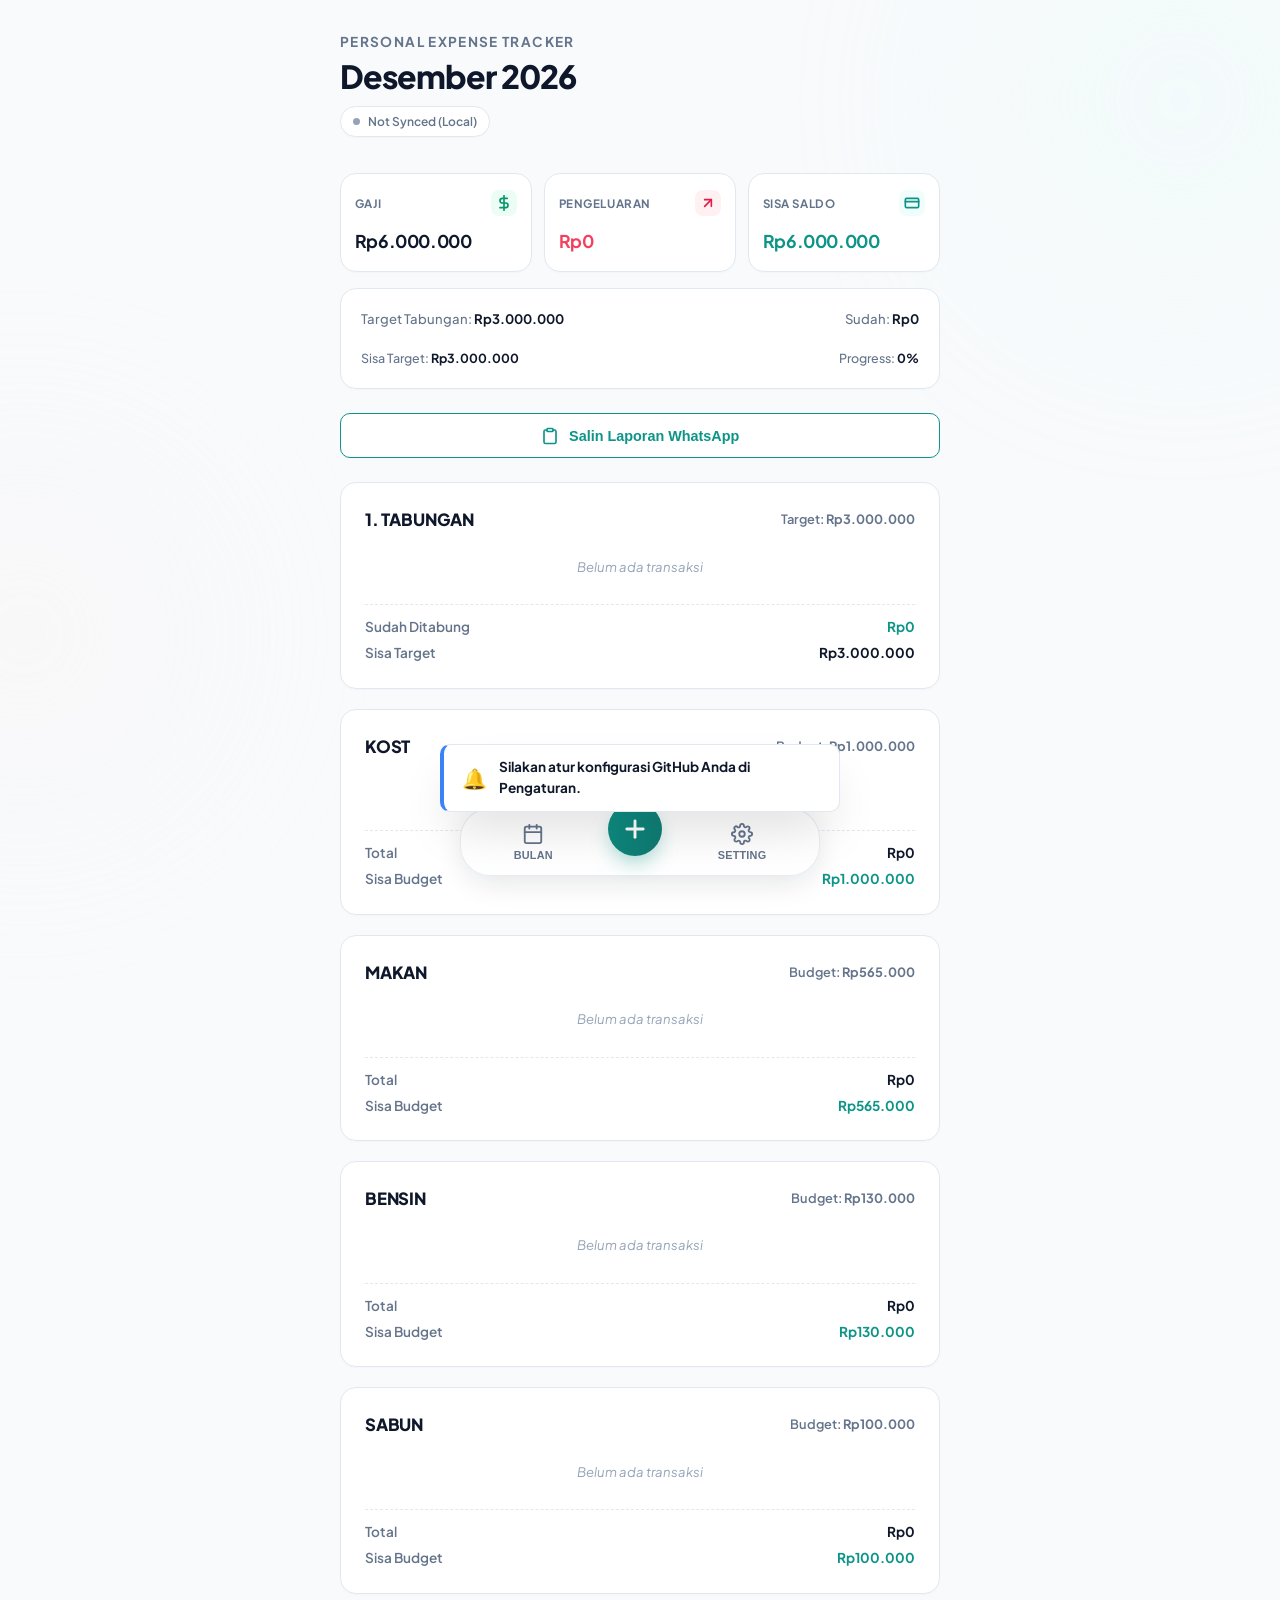
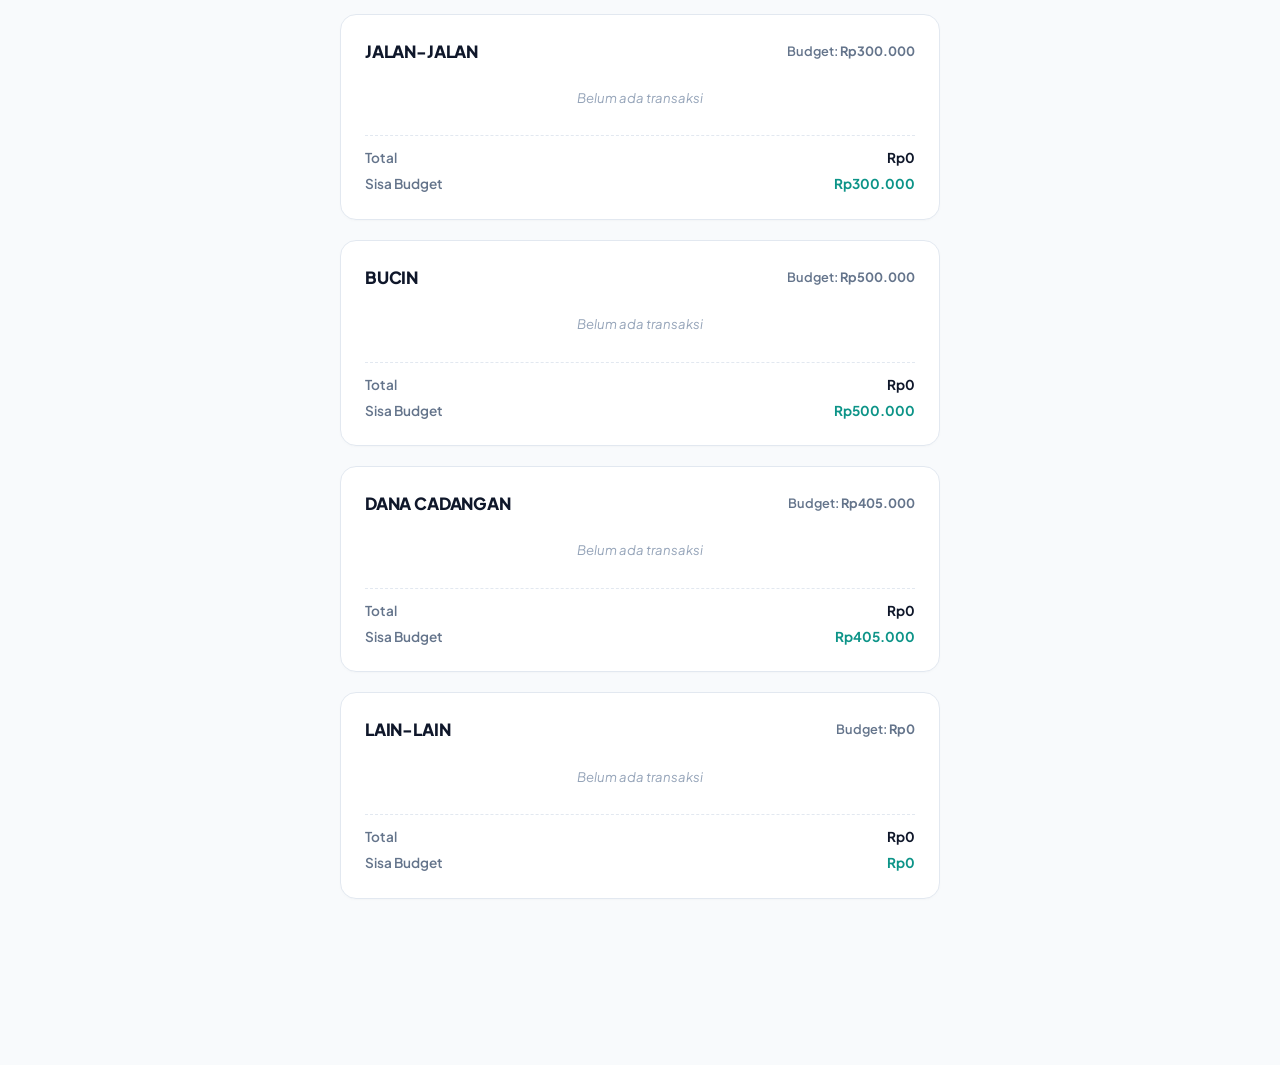
==== index.html @ abe6c0dc "Initial commit - Personal Expense Tracker with modular architecture" ====
<!DOCTYPE html>
<html lang="id">
<head>
  <meta charset="UTF-8">
  <meta name="viewport" content="width=device-width, initial-scale=1.0">
  <meta name="description" content="Aplikasi pencatatan pengeluaran pribadi yang otomatis tersimpan di GitHub Repository menggunakan GitHub REST API.">
  <title>Personal Expense Tracker</title>
  
  <!-- CSS Stylesheet -->
  <link rel="stylesheet" href="style.css">
  
  <!-- Google Fonts (Plus Jakarta Sans) -->
  <link rel="preconnect" href="https://fonts.googleapis.com">
  <link rel="preconnect" href="https://fonts.gstatic.com" crossorigin>
  <link href="https://fonts.googleapis.com/css2?family=Plus+Jakarta+Sans:wght@400;500;600;700;800&display=swap" rel="stylesheet">
</head>
<body>

  <!-- Background decorative meshes -->
  <div class="bg-mesh bg-mesh-1"></div>
  <div class="bg-mesh bg-mesh-2"></div>

  <!-- App Wrapper (Mobile-first centered constraint) -->
  <div class="app-container">
    
    <!-- HEADER -->
    <header class="app-header">
      <div class="header-main">
        <div class="header-titles">
          <h1>Personal Expense Tracker</h1>
          <span id="current-month-display" class="month-title">Memuat bulan...</span>
        </div>
        
        <!-- Connection status info in header -->
        <div class="sync-status-bar">
          <span id="sync-status-indicator" class="status-dot unconfigured"></span>
          <span id="sync-status-label" class="status-text">Memeriksa koneksi...</span>
        </div>
      </div>
    </header>

    <!-- SUMMARY SECTION -->
    <section class="summary-section">
      <h2 class="section-title-hidden">Ringkasan Keuangan</h2>
      
      <!-- Grid Cards -->
      <div class="summary-grid">
        <!-- Card Gaji -->
        <div class="summary-card-item salary-card">
          <div class="summary-card-header">
            <span class="summary-label">Gaji</span>
            <div class="summary-icon bg-green-light">
              <svg viewBox="0 0 24 24" width="16" height="16" fill="none" stroke="currentColor" stroke-width="2.5" stroke-linecap="round" stroke-linejoin="round">
                <line x1="12" y1="1" x2="12" y2="23"></line>
                <path d="M17 5H9.5a3.5 3.5 0 0 0 0 7h5a3.5 3.5 0 0 1 0 7H6"></path>
              </svg>
            </div>
          </div>
          <span id="summary-salary" class="summary-val">Rp0</span>
        </div>

        <!-- Card Pengeluaran -->
        <div class="summary-card-item expense-card">
          <div class="summary-card-header">
            <span class="summary-label">Pengeluaran</span>
            <div class="summary-icon bg-red-light">
              <svg viewBox="0 0 24 24" width="16" height="16" fill="none" stroke="currentColor" stroke-width="2.5" stroke-linecap="round" stroke-linejoin="round">
                <line x1="7" y1="17" x2="17" y2="7"></line>
                <polyline points="7 7 17 7 17 17"></polyline>
              </svg>
            </div>
          </div>
          <span id="summary-expenses" class="summary-val text-red">Rp0</span>
        </div>

        <!-- Card Sisa Saldo -->
        <div class="summary-card-item balance-card">
          <div class="summary-card-header">
            <span class="summary-label">Sisa Saldo</span>
            <div class="summary-icon bg-teal-light">
              <svg viewBox="0 0 24 24" width="16" height="16" fill="none" stroke="currentColor" stroke-width="2.5" stroke-linecap="round" stroke-linejoin="round">
                <rect x="2" y="5" width="20" height="14" rx="2" ry="2"></rect>
                <line x1="2" y1="10" x2="22" y2="10"></line>
              </svg>
            </div>
          </div>
          <span id="summary-balance" class="summary-val text-green">Rp0</span>
        </div>
      </div>
      
      <!-- Tabungan Widget Inside Summary Card -->
      <div id="summary-savings" class="summary-savings-card">
        <!-- Will be filled dynamically by UIService -->
      </div>
    </section>

    <!-- COPY REPORT BUTTON -->
    <div class="action-bar">
      <button id="btn-copy-report" class="btn-copy">
        <svg viewBox="0 0 24 24" width="18" height="18" fill="none" stroke="currentColor" stroke-width="2.2" stroke-linecap="round" stroke-linejoin="round">
          <path d="M16 4h2a2 2 0 0 1 2 2v14a2 2 0 0 1-2 2H6a2 2 0 0 1-2-2V6a2 2 0 0 1 2-2h2"></path>
          <rect x="8" y="2" width="8" height="4" rx="1" ry="1"></rect>
        </svg>
        Salin Laporan WhatsApp
      </button>
    </div>

    <!-- REPORT LISTING -->
    <section class="report-section">
      <div id="categories-container">
        <!-- Will be rendered dynamically by UIService -->
      </div>
    </section>

    <!-- FLOATING TAB BAR DOCK (UX Optimasi untuk Mobile Thumb reach) -->
    <nav class="bottom-dock-container">
      <div class="bottom-dock">
        <!-- History Action -->
        <button id="btn-history" class="dock-item" title="Riwayat Bulan">
          <svg viewBox="0 0 24 24" width="22" height="22" fill="none" stroke="currentColor" stroke-width="2" stroke-linecap="round" stroke-linejoin="round" class="dock-icon">
            <rect x="3" y="4" width="18" height="18" rx="2" ry="2"></rect>
            <line x1="16" y1="2" x2="16" y2="6"></line>
            <line x1="8" y1="2" x2="8" y2="6"></line>
            <line x1="3" y1="10" x2="21" y2="10"></line>
          </svg>
          <span class="dock-label">Bulan</span>
        </button>
        
        <!-- Main Circular ADD button -->
        <div class="dock-center-wrapper">
          <button id="btn-add-tx" class="dock-center-btn" title="Tambah Transaksi">
            <svg viewBox="0 0 24 24" width="28" height="28" fill="none" stroke="currentColor" stroke-width="2.5" stroke-linecap="round" stroke-linejoin="round">
              <line x1="12" y1="5" x2="12" y2="19"></line>
              <line x1="5" y1="12" x2="19" y2="12"></line>
            </svg>
          </button>
        </div>
        
        <!-- Settings Action -->
        <button id="btn-settings" class="dock-item" title="Pengaturan">
          <svg viewBox="0 0 24 24" width="22" height="22" fill="none" stroke="currentColor" stroke-width="2" stroke-linecap="round" stroke-linejoin="round" class="dock-icon">
            <circle cx="12" cy="12" r="3"></circle>
            <path d="M19.4 15a1.65 1.65 0 0 0 .33 1.82l.06.06a2 2 0 1 1-2.83 2.83l-.06-.06a1.65 1.65 0 0 0-1.82-.33 1.65 1.65 0 0 0-1 1.51V21a2 2 0 0 1-4 0v-.09A1.65 1.65 0 0 0 9 19.4a1.65 1.65 0 0 0-1.82.33l-.06.06a2 2 0 1 1-2.83-2.83l.06-.06a1.65 1.65 0 0 0 .33-1.82 1.65 1.65 0 0 0-1.51-1H3a2 2 0 0 1 0-4h.09A1.65 1.65 0 0 0 4.6 9a1.65 1.65 0 0 0-.33-1.82l-.06-.06a2 2 0 1 1 2.83-2.83l.06.06a1.65 1.65 0 0 0 1.82.33H9a1.65 1.65 0 0 0 1-1.51V3a2 2 0 0 1 4 0v.09a1.65 1.65 0 0 0 1 1.51 1.65 1.65 0 0 0 1.82-.33l.06-.06a2 2 0 1 1 2.83 2.83l-.06.06a1.65 1.65 0 0 0-.33 1.82V9a1.65 1.65 0 0 0 1.51 1H21a2 2 0 0 1 0 4h-.09a1.65 1.65 0 0 0-1.51 1z"></path>
          </svg>
          <span class="dock-label">Setting</span>
        </button>
      </div>
    </nav>

    <!-- FOOTER/SPACER FOR BOTTOM DOCK -->
    <div class="bottom-spacer"></div>

  </div> <!-- End App Container -->

  <!-- MODAL: ADD / EDIT TRANSACTION -->
  <div id="transaction-modal" class="modal-overlay">
    <div class="modal-card">
      <div class="modal-header">
        <h2 id="tx-modal-title">Tambah Transaksi</h2>
        <button type="button" class="modal-close-btn" onclick="document.getElementById('transaction-modal').classList.remove('active'); document.body.classList.remove('modal-open');">&times;</button>
      </div>
      <form id="tx-form" class="modal-body">
        <input type="hidden" id="tx-id">
        
        <div class="form-group">
          <label for="tx-amount">Nominal (Rupiah)</label>
          <div class="input-prefix-wrapper">
            <span class="input-prefix-text">Rp</span>
            <input type="number" id="tx-amount" placeholder="0" min="1" required class="form-input with-prefix">
          </div>
        </div>
        
        <div class="form-group">
          <label for="tx-category">Kategori</label>
          <select id="tx-category" required class="form-select">
            <!-- Will be populated dynamically -->
          </select>
        </div>
        
        <div class="form-group">
          <label for="tx-description">Keterangan</label>
          <input type="text" id="tx-description" placeholder="Contoh: Makan siang nasi padang" required class="form-input">
        </div>
        
        <!-- Today's date will be populated by default but we keep it hidden/readonly for simple use -->
        <input type="hidden" id="tx-date">

        <div class="modal-actions">
          <button type="button" id="btn-delete-tx" class="btn btn-danger">Hapus</button>
          <div class="flex-spacer"></div>
          <button type="button" class="btn btn-secondary" onclick="document.getElementById('transaction-modal').classList.remove('active'); document.body.classList.remove('modal-open');">Batal</button>
          <button type="submit" class="btn btn-primary">Simpan</button>
        </div>
      </form>
    </div>
  </div>

  <!-- BOTTOM SHEET / MODAL: HISTORY MONTHS -->
  <div id="history-modal" class="modal-overlay bottom-sheet">
    <div class="modal-card">
      <!-- Drag handle helper for visual aesthetics on bottom sheets -->
      <div class="sheet-drag-handle"></div>
      <div class="modal-header">
        <h2>Pilih Periode Bulan</h2>
        <button type="button" class="modal-close-btn" onclick="document.getElementById('history-modal').classList.remove('active'); document.body.classList.remove('modal-open');">&times;</button>
      </div>
      <div class="modal-body">
        <div id="history-month-list" class="month-selection-list">
          <!-- Filled dynamically -->
        </div>
      </div>
    </div>
  </div>

  <!-- MODAL: SETTINGS & GITHUB CONFIG -->
  <div id="settings-modal" class="modal-overlay">
    <div class="modal-card">
      <div class="modal-header">
        <h2>Pengaturan Profil & GitHub</h2>
        <button type="button" class="modal-close-btn" onclick="document.getElementById('settings-modal').classList.remove('active'); document.body.classList.remove('modal-open');">&times;</button>
      </div>
      <form id="settings-form" class="modal-body">
        
        <div class="section-divider-title">
          <span>⚙️ KEUANGAN & BUDGET</span>
        </div>
        
        <div class="form-group">
          <label for="settings-salary">Gaji Bulanan (Rupiah)</label>
          <div class="input-prefix-wrapper">
            <span class="input-prefix-text">Rp</span>
            <input type="number" id="settings-salary" min="0" required class="form-input with-prefix">
          </div>
        </div>
        
        <div id="settings-budgets-container" class="settings-budgets-grid">
          <!-- budgets generated dynamically -->
        </div>

        <div class="section-divider-title">
          <span>📂 GITHUB CLOUD DATABASE</span>
        </div>
        
        <div class="form-group">
          <label for="settings-gh-username">GitHub Username</label>
          <input type="text" id="settings-gh-username" placeholder="Contoh: budisanjaya" class="form-input">
        </div>
        <div class="form-group">
          <label for="settings-gh-repo">Repository Name</label>
          <input type="text" id="settings-gh-repo" placeholder="Contoh: data-keuangan" class="form-input">
        </div>
        <div class="form-group">
          <label for="settings-gh-branch">Branch</label>
          <input type="text" id="settings-gh-branch" value="main" class="form-input">
        </div>
        <div class="form-group">
          <label for="settings-gh-token">Fine-grained Personal Access Token</label>
          <input type="password" id="settings-gh-token" placeholder="github_pat_..." class="form-input">
          <span class="help-text">Token ini disimpan secara lokal di dalam browser Anda dan tidak dikirim ke server luar.</span>
        </div>

        <div class="modal-actions">
          <button type="button" class="btn btn-secondary" onclick="document.getElementById('settings-modal').classList.remove('active'); document.body.classList.remove('modal-open');">Batal</button>
          <button type="submit" class="btn btn-primary">Simpan Pengaturan</button>
        </div>
      </form>
    </div>
  </div>

  <!-- TOAST NOTIFICATION CONTAINER -->
  <div id="toast-container" class="toast-container"></div>

  <!-- LOADING OVERLAY -->
  <div id="loading-overlay" class="loading-overlay">
    <div class="loading-content">
      <div class="spinner"></div>
      <span id="loading-text">Menghubungkan ke GitHub...</span>
    </div>
  </div>

  <!-- JS Coordinator Entry Point -->
  <script type="module" src="script.js"></script>
</body>
</html>
---- style.css ----
/* ==========================================================================
   DESIGN SYSTEM & VARIABLES
   ========================================================================== */
:root {
  --primary-color: #0d9488;       /* Teal 600 - More modern/premium than plain green */
  --primary-hover: #0f766e;       /* Teal 700 */
  --primary-light: #f0fdfa;       /* Teal 50 */
  --primary-glow: rgba(13, 148, 136, 0.15);
  
  --green-accent: #10b981;        /* Emerald 500 */
  --green-bg-light: #ecfdf5;      /* Emerald 50 */
  
  --danger-color: #f43f5e;        /* Rose 500 - More modern than standard red */
  --danger-hover: #e11d48;        /* Rose 600 */
  --danger-light: #fff1f2;        /* Rose 50 */
  
  --text-main: #0f172a;           /* Slate 900 */
  --text-muted: #64748b;          /* Slate 500 */
  --text-light: #94a3b8;          /* Slate 400 */
  
  --bg-app: #f8fafc;              /* Slate 50 */
  --bg-card: #ffffff;
  --bg-input: #f1f5f9;            /* Slate 100 */
  --border-color: #e2e8f0;        /* Slate 200 */
  
  --radius-card: 16px;
  --radius-button: 10px;
  --radius-input: 10px;
  
  --shadow-thin: 0 1px 3px rgba(0, 0, 0, 0.02), 0 1px 2px rgba(0, 0, 0, 0.01);
  --shadow-normal: 0 10px 15px -3px rgba(0, 0, 0, 0.03), 0 4px 6px -4px rgba(0, 0, 0, 0.03);
  --shadow-premium: 0 20px 25px -5px rgba(15, 23, 42, 0.06), 0 8px 10px -6px rgba(15, 23, 42, 0.04);
  --shadow-modal: 0 25px 50px -12px rgba(0, 0, 0, 0.15);
  --shadow-dock: 0 10px 30px -5px rgba(15, 23, 42, 0.12);
  --shadow-fab: 0 10px 20px -3px rgba(13, 148, 136, 0.35);
  
  --transition-fast: 0.2s cubic-bezier(0.16, 1, 0.3, 1);
  --transition-normal: 0.4s cubic-bezier(0.16, 1, 0.3, 1);
}

/* ==========================================================================
   BASE STYLES & BACKGROUND DECORATIONS
   ========================================================================== */
* {
  box-sizing: border-box;
  margin: 0;
  padding: 0;
}

body {
  font-family: 'Plus Jakarta Sans', -apple-system, BlinkMacSystemFont, sans-serif;
  background-color: var(--bg-app);
  color: var(--text-main);
  line-height: 1.5;
  -webkit-font-smoothing: antialiased;
  position: relative;
  overflow-x: hidden;
  min-height: 100vh;
}

/* Decorative fluid mesh circles for background depth */
.bg-mesh {
  position: fixed;
  border-radius: 50%;
  filter: blur(100px);
  z-index: -1;
  opacity: 0.4;
  pointer-events: none;
}

.bg-mesh-1 {
  width: 400px;
  height: 400px;
  background: radial-gradient(circle, var(--primary-light) 0%, rgba(204, 251, 241, 0.4) 100%);
  top: -100px;
  right: -100px;
}

.bg-mesh-2 {
  width: 350px;
  height: 350px;
  background: radial-gradient(circle, #fef2f2 0%, rgba(254, 242, 242, 0.1) 100%);
  bottom: 10%;
  left: -150px;
}

/* App Container (Constraint) */
.app-container {
  max-width: 640px;
  margin: 0 auto;
  padding: 2rem 1.25rem;
  display: flex;
  flex-direction: column;
  gap: 1.5rem;
}

h1, h2, h3, h4 {
  font-weight: 700;
  letter-spacing: -0.02em;
}

.font-semibold {
  font-weight: 600;
}

.text-green {
  color: var(--primary-color) !important;
}

.text-red {
  color: var(--danger-color) !important;
}

/* Screen readers header utility */
.section-title-hidden {
  position: absolute;
  width: 1px;
  height: 1px;
  padding: 0;
  margin: -1px;
  overflow: hidden;
  clip: rect(0, 0, 0, 0);
  border: 0;
}

/* ==========================================================================
   APP HEADER
   ========================================================================== */
.app-header {
  padding-bottom: 0.75rem;
  display: flex;
  flex-direction: column;
  gap: 0.5rem;
}

.header-main {
  display: flex;
  flex-direction: column;
  gap: 0.35rem;
}

.header-titles h1 {
  font-size: 0.85rem;
  text-transform: uppercase;
  letter-spacing: 0.1em;
  color: var(--text-muted);
  font-weight: 700;
}

.month-title {
  font-size: 2rem;
  font-weight: 800;
  color: var(--text-main);
  letter-spacing: -0.03em;
  display: block;
}

/* Sync status in header */
.sync-status-bar {
  display: inline-flex;
  align-items: center;
  gap: 0.5rem;
  background: var(--bg-card);
  padding: 0.35rem 0.75rem;
  border-radius: 999px;
  border: 1px solid var(--border-color);
  width: fit-content;
  box-shadow: var(--shadow-thin);
}

.status-dot {
  width: 7px;
  height: 7px;
  border-radius: 50%;
  display: inline-block;
}

.status-dot.synced {
  background-color: var(--green-accent);
  box-shadow: 0 0 8px var(--green-accent);
}

.status-dot.syncing {
  background-color: #f59e0b;
  box-shadow: 0 0 8px #f59e0b;
  animation: pulse 1.2s infinite ease-in-out;
}

.status-dot.error {
  background-color: var(--danger-color);
  box-shadow: 0 0 8px var(--danger-color);
}

.status-dot.unconfigured {
  background-color: var(--text-light);
}

.status-text {
  font-size: 0.75rem;
  font-weight: 600;
  color: var(--text-muted);
}

@keyframes pulse {
  0% { transform: scale(0.9); opacity: 0.6; }
  50% { transform: scale(1.1); opacity: 1; }
  100% { transform: scale(0.9); opacity: 0.6; }
}

/* ==========================================================================
   SUMMARY SECTION (Grid Dash Cards)
   ========================================================================== */
.summary-grid {
  display: grid;
  grid-template-columns: repeat(3, 1fr);
  gap: 0.75rem;
}

.summary-card-item {
  background: var(--bg-card);
  border: 1px solid var(--border-color);
  border-radius: var(--radius-card);
  padding: 1rem 0.85rem;
  display: flex;
  flex-direction: column;
  gap: 0.75rem;
  box-shadow: var(--shadow-thin);
  transition: transform var(--transition-fast), box-shadow var(--transition-fast);
}

.summary-card-item:hover {
  transform: translateY(-2px);
  box-shadow: var(--shadow-normal);
}

.summary-card-header {
  display: flex;
  justify-content: space-between;
  align-items: center;
}

.summary-label {
  font-size: 0.72rem;
  font-weight: 700;
  color: var(--text-muted);
  text-transform: uppercase;
  letter-spacing: 0.05em;
}

/* Mini SVGs container */
.summary-icon {
  width: 26px;
  height: 26px;
  border-radius: 8px;
  display: flex;
  align-items: center;
  justify-content: center;
}

.bg-green-light {
  background-color: #ecfdf5;
  color: #059669;
}

.bg-red-light {
  background-color: #fff1f2;
  color: #e11d48;
}

.bg-teal-light {
  background-color: #f0fdfa;
  color: #0d9488;
}

.summary-val {
  font-size: 1.1rem;
  font-weight: 700;
  color: var(--text-main);
  letter-spacing: -0.02em;
  word-break: break-all;
}

/* Tabungan Widget inside summary */
.summary-savings-card {
  margin-top: 1rem;
  background: var(--bg-card);
  border: 1px solid var(--border-color);
  border-radius: var(--radius-card);
  padding: 1.25rem;
  box-shadow: var(--shadow-thin);
  display: flex;
  flex-direction: column;
  gap: 0.65rem;
}

.savings-info {
  display: flex;
  justify-content: space-between;
  font-size: 0.82rem;
  color: var(--text-muted);
  font-weight: 500;
}

.savings-info strong {
  color: var(--text-main);
  font-weight: 700;
}

.savings-info.sub-info {
  font-size: 0.78rem;
}

/* ==========================================================================
   ACTION BUTTON BAR (WhatsApp Copy)
   ========================================================================== */
.btn-copy {
  display: inline-flex;
  align-items: center;
  justify-content: center;
  gap: 0.65rem;
  width: 100%;
  background-color: var(--bg-card);
  border: 1.5px solid var(--primary-color);
  color: var(--primary-color);
  border-radius: var(--radius-button);
  padding: 0.8rem;
  cursor: pointer;
  font-size: 0.9rem;
  font-weight: 700;
  transition: all var(--transition-fast);
  box-shadow: var(--shadow-thin);
}

.btn-copy:hover {
  background-color: var(--primary-color);
  color: #ffffff;
  box-shadow: var(--shadow-normal);
  transform: translateY(-1px);
}

.btn-copy:active {
  transform: translateY(0) scale(0.99);
}

/* ==========================================================================
   CATEGORY CARDS & TRANSACTION LISTS
   ========================================================================== */
.category-card {
  background-color: var(--bg-card);
  border-radius: var(--radius-card);
  box-shadow: var(--shadow-thin);
  border: 1px solid var(--border-color);
  padding: 1.5rem;
  margin-bottom: 1.25rem;
  display: flex;
  flex-direction: column;
  transition: transform var(--transition-fast), box-shadow var(--transition-normal);
}

.category-card:hover {
  box-shadow: var(--shadow-premium);
}

.category-card.over-budget {
  border-left: 4px solid var(--danger-color);
}

.card-header {
  display: flex;
  justify-content: space-between;
  align-items: center;
  margin-bottom: 0.5rem;
}

.category-title {
  font-size: 1.05rem;
  font-weight: 800;
  letter-spacing: -0.01em;
  color: var(--text-main);
  text-transform: uppercase;
}

.budget-limit {
  font-size: 0.8rem;
  font-weight: 600;
  color: var(--text-muted);
}

/* Transactions list block */
.tx-list {
  display: flex;
  flex-direction: column;
  margin-top: 0.5rem;
  border-top: 1px solid #f1f5f9;
  padding-top: 0.5rem;
  gap: 0.25rem;
}

.no-tx-placeholder {
  font-size: 0.82rem;
  color: var(--text-light);
  font-style: italic;
  padding: 1rem 0;
  text-align: center;
}

/* Single Transaction row */
.tx-item {
  display: flex;
  justify-content: space-between;
  align-items: center;
  padding: 0.75rem 0.65rem;
  border-radius: 10px;
  cursor: pointer;
  transition: background var(--transition-fast), transform var(--transition-fast);
}

.tx-item:hover {
  background-color: var(--bg-app);
  transform: translateX(2px);
}

.tx-item-left {
  display: flex;
  align-items: flex-start;
  gap: 0.65rem;
}

.tx-bullet {
  font-size: 0.88rem;
  color: var(--text-light);
  font-weight: 700;
  min-width: 16px;
  margin-top: 0.1rem;
}

.tx-details {
  display: flex;
  flex-direction: column;
  gap: 0.15rem;
}

.tx-description {
  font-size: 0.92rem;
  font-weight: 600;
  color: var(--text-main);
  word-break: break-word;
}

.tx-date {
  font-size: 0.75rem;
  color: var(--text-muted);
  font-weight: 500;
}

.tx-amount {
  font-size: 0.92rem;
  font-weight: 700;
  color: var(--text-main);
}

/* Card footer details */
.card-footer {
  border-top: 1px dashed var(--border-color);
  margin-top: 0.75rem;
  padding-top: 0.75rem;
  display: flex;
  flex-direction: column;
  gap: 0.35rem;
}

.footer-row {
  display: flex;
  justify-content: space-between;
  font-size: 0.85rem;
  font-weight: 600;
  color: var(--text-muted);
}

.footer-row .val {
  color: var(--text-main);
  font-weight: 700;
}

/* ==========================================================================
   FLOATING BOTTOM DOCK NAVIGATION (UX Enhancement)
   ========================================================================== */
.bottom-dock-container {
  position: fixed;
  bottom: 1.5rem;
  left: 0;
  right: 0;
  display: flex;
  justify-content: center;
  z-index: 999;
  pointer-events: none;
  padding: 0 1rem;
}

.bottom-dock {
  pointer-events: auto;
  background-color: rgba(255, 255, 255, 0.85);
  backdrop-filter: blur(15px);
  border: 1px solid rgba(226, 232, 240, 0.8);
  border-radius: 30px;
  padding: 0.5rem 1.25rem;
  display: flex;
  align-items: center;
  justify-content: space-around;
  width: 100%;
  max-width: 360px;
  box-shadow: var(--shadow-dock);
}

.dock-item {
  background: transparent;
  border: none;
  display: flex;
  flex-direction: column;
  align-items: center;
  justify-content: center;
  gap: 0.2rem;
  color: var(--text-muted);
  cursor: pointer;
  padding: 0.4rem 0.8rem;
  border-radius: 16px;
  transition: all var(--transition-fast);
}

.dock-item:hover {
  color: var(--primary-color);
  background-color: rgba(13, 148, 136, 0.04);
}

.dock-icon {
  transition: transform var(--transition-fast);
}

.dock-item:hover .dock-icon {
  transform: translateY(-1px);
}

.dock-label {
  font-size: 0.68rem;
  font-weight: 700;
  text-transform: uppercase;
  letter-spacing: 0.02em;
}

/* Circular Center Add button floating inside dock */
.dock-center-wrapper {
  position: relative;
  width: 60px;
  height: 40px;
  display: flex;
  justify-content: center;
  align-items: center;
}

.dock-center-btn {
  position: absolute;
  bottom: 0.35rem;
  width: 54px;
  height: 54px;
  border-radius: 50%;
  background: linear-gradient(135deg, var(--primary-color) 0%, var(--primary-hover) 100%);
  color: #ffffff;
  border: none;
  cursor: pointer;
  display: flex;
  align-items: center;
  justify-content: center;
  box-shadow: var(--shadow-fab);
  transition: transform var(--transition-fast), box-shadow var(--transition-fast);
}

.dock-center-btn:hover {
  transform: translateY(-4px) scale(1.04);
  box-shadow: 0 14px 24px -3px rgba(13, 148, 136, 0.45);
}

.dock-center-btn:active {
  transform: translateY(-2px) scale(0.98);
}

.bottom-spacer {
  height: 90px;
  width: 100%;
}

/* ==========================================================================
   MODAL WINDOW & BOTTOM SHEET STYLING
   ========================================================================== */
.modal-overlay {
  position: fixed;
  top: 0;
  left: 0;
  right: 0;
  bottom: 0;
  background-color: rgba(15, 23, 42, 0.25);
  backdrop-filter: blur(8px);
  z-index: 1000;
  opacity: 0;
  pointer-events: none;
  display: flex;
  align-items: center;
  justify-content: center;
  padding: 1.25rem;
  transition: opacity var(--transition-normal);
}

.modal-overlay.active {
  opacity: 1;
  pointer-events: auto;
}

.modal-card {
  background-color: var(--bg-card);
  border-radius: var(--radius-card);
  box-shadow: var(--shadow-modal);
  width: 100%;
  max-width: 480px;
  max-height: 85vh;
  display: flex;
  flex-direction: column;
  transform: scale(0.95) translateY(10px);
  transition: transform var(--transition-normal);
  border: 1px solid var(--border-color);
  overflow: hidden;
}

.modal-overlay.active .modal-card {
  transform: scale(1) translateY(0);
}

/* Bottom Sheet specifically layout */
.modal-overlay.bottom-sheet {
  align-items: flex-end;
  padding: 0;
}

.modal-overlay.bottom-sheet .modal-card {
  max-width: 640px;
  border-bottom-left-radius: 0;
  border-bottom-right-radius: 0;
  transform: translateY(100%);
  margin: 0 auto;
}

.modal-overlay.bottom-sheet.active .modal-card {
  transform: translateY(0);
}

.sheet-drag-handle {
  width: 40px;
  height: 4px;
  background-color: var(--border-color);
  border-radius: 99px;
  margin: 0.75rem auto 0;
}

/* Header & Forms */
.modal-header {
  padding: 1.25rem 1.5rem;
  border-bottom: 1px solid var(--border-color);
  display: flex;
  justify-content: space-between;
  align-items: center;
}

.modal-header h2 {
  font-size: 1.2rem;
  font-weight: 800;
  color: var(--text-main);
}

.modal-close-btn {
  background: transparent;
  border: none;
  font-size: 1.75rem;
  color: var(--text-muted);
  cursor: pointer;
  line-height: 1;
  padding: 0.25rem;
  border-radius: 8px;
}

.modal-close-btn:hover {
  color: var(--text-main);
}

.modal-body {
  padding: 1.5rem;
  overflow-y: auto;
  display: flex;
  flex-direction: column;
  gap: 1.25rem;
}

.section-divider-title {
  display: flex;
  align-items: center;
  gap: 0.75rem;
  margin-top: 0.5rem;
}

.section-divider-title span {
  font-size: 0.75rem;
  font-weight: 800;
  letter-spacing: 0.08em;
  color: var(--text-muted);
}

.section-divider-title::after {
  content: '';
  flex: 1;
  height: 1px;
  background-color: var(--border-color);
}

/* Input Fields & Prefix Containers */
.form-group {
  display: flex;
  flex-direction: column;
  gap: 0.35rem;
}

.form-group label {
  font-size: 0.82rem;
  font-weight: 700;
  color: var(--text-main);
}

.input-prefix-wrapper {
  display: flex;
  position: relative;
  align-items: center;
}

.input-prefix-text {
  position: absolute;
  left: 0.75rem;
  font-size: 0.95rem;
  font-weight: 700;
  color: var(--text-muted);
  pointer-events: none;
}

.form-input, .form-select {
  font-family: inherit;
  font-size: 0.95rem;
  padding: 0.75rem 0.85rem;
  border: 1px solid var(--border-color);
  border-radius: var(--radius-input);
  background-color: var(--bg-card);
  color: var(--text-main);
  outline: none;
  width: 100%;
  transition: all var(--transition-fast);
}

.form-input.with-prefix {
  padding-left: 2.25rem;
}

.form-input:focus, .form-select:focus {
  border-color: var(--primary-color);
  box-shadow: 0 0 0 3.5px var(--primary-glow);
}

.help-text {
  font-size: 0.72rem;
  color: var(--text-muted);
  margin-top: 0.1rem;
}

/* Grids in settings */
.settings-budgets-grid {
  display: grid;
  grid-template-columns: 1fr 1fr;
  gap: 0.75rem;
}

/* Modal Actions Buttons */
.modal-actions {
  display: flex;
  gap: 0.75rem;
  align-items: center;
  margin-top: 0.75rem;
}

.btn {
  font-family: inherit;
  font-size: 0.9rem;
  font-weight: 700;
  padding: 0.75rem 1.25rem;
  border-radius: var(--radius-button);
  border: none;
  cursor: pointer;
  transition: all var(--transition-fast);
}

.btn:active {
  transform: scale(0.98);
}

.btn-primary {
  background-color: var(--primary-color);
  color: #ffffff;
}

.btn-primary:hover {
  background-color: var(--primary-hover);
  box-shadow: 0 4px 10px rgba(13, 148, 136, 0.15);
}

.btn-secondary {
  background-color: var(--bg-input);
  color: var(--text-main);
}

.btn-secondary:hover {
  background-color: var(--border-color);
}

.btn-danger {
  background-color: var(--danger-light);
  color: var(--danger-color);
}

.btn-danger:hover {
  background-color: var(--danger-color);
  color: #ffffff;
}

/* Month List visual selector */
.month-selection-list {
  display: flex;
  flex-direction: column;
  gap: 0.5rem;
  max-height: 280px;
  overflow-y: auto;
  padding-bottom: 1.25rem;
}

.month-select-btn {
  border: 1px solid var(--border-color);
  background: var(--bg-card);
  padding: 1rem 1.25rem;
  border-radius: var(--radius-button);
  display: flex;
  justify-content: space-between;
  align-items: center;
  cursor: pointer;
  font-family: inherit;
  font-size: 0.95rem;
  font-weight: 600;
  transition: all var(--transition-fast);
}

.month-select-btn:hover {
  background-color: var(--bg-app);
  transform: translateY(-1px);
}

.month-select-btn.active {
  border-color: var(--primary-color);
  background-color: var(--primary-light);
  color: var(--primary-hover);
}

.active-tick {
  color: var(--primary-color);
  font-weight: 800;
}

/* Disable body scroll */
body.modal-open {
  overflow: hidden;
}

/* ==========================================================================
   SPINNER AND TOAST ELEMENTS
   ========================================================================== */

/* Fullscreen Loader */
.loading-overlay {
  position: fixed;
  top: 0;
  left: 0;
  right: 0;
  bottom: 0;
  background-color: rgba(15, 23, 42, 0.25);
  backdrop-filter: blur(8px);
  z-index: 9999;
  display: flex;
  align-items: center;
  justify-content: center;
  opacity: 0;
  pointer-events: none;
  transition: opacity var(--transition-normal);
}

.loading-overlay.active {
  opacity: 1;
  pointer-events: auto;
}

.loading-content {
  background-color: var(--bg-card);
  padding: 1.75rem 2.75rem;
  border-radius: var(--radius-card);
  box-shadow: var(--shadow-modal);
  display: flex;
  flex-direction: column;
  align-items: center;
  gap: 1rem;
  border: 1px solid var(--border-color);
}

.spinner {
  width: 36px;
  height: 36px;
  border: 3.5px solid var(--border-color);
  border-top-color: var(--primary-color);
  border-radius: 50%;
  animation: spin 1s linear infinite;
}

@keyframes spin {
  to { transform: rotate(360deg); }
}

#loading-text {
  font-size: 0.85rem;
  font-weight: 700;
  color: var(--text-main);
}

/* Slide up Toasts */
.toast-container {
  position: fixed;
  bottom: 5.5rem; /* Raised slightly to appear above bottom dock */
  left: 50%;
  transform: translateX(-50%);
  display: flex;
  flex-direction: column;
  gap: 0.5rem;
  z-index: 10000;
  width: 90%;
  max-width: 400px;
  pointer-events: none;
}

.toast {
  pointer-events: auto;
  background: var(--bg-card);
  padding: 0.8rem 1.15rem;
  border-radius: var(--radius-button);
  box-shadow: var(--shadow-modal);
  display: flex;
  align-items: center;
  gap: 0.75rem;
  border: 1px solid var(--border-color);
  animation: slideUp var(--transition-fast) forwards;
  transition: opacity var(--transition-fast), transform var(--transition-fast);
}

.toast-icon {
  font-size: 1.25rem;
}

.toast-message {
  font-size: 0.85rem;
  font-weight: 700;
  color: var(--text-main);
}

.toast-success {
  border-left: 4px solid var(--primary-color);
}

.toast-error {
  border-left: 4px solid var(--danger-color);
}

.toast-info {
  border-left: 4px solid #3b82f6;
}

.toast.fade-out {
  opacity: 0;
  transform: translate3d(0, 10px, 0);
}

@keyframes slideUp {
  from {
    opacity: 0;
    transform: translate3d(0, 20px, 0);
  }
  to {
    opacity: 1;
    transform: translate3d(0, 0, 0);
  }
}

/* ==========================================================================
   MEDIA QUERY RESPONSIVENESS
   ========================================================================== */
@media (max-width: 480px) {
  .settings-budgets-grid {
    grid-template-columns: 1fr; /* Single column on narrow screens */
  }
  
  .summary-grid {
    gap: 0.5rem;
  }
  
  .summary-card-item {
    padding: 0.85rem 0.5rem;
  }
  
  .summary-val {
    font-size: 0.95rem;
  }
  
  .summary-label {
    font-size: 0.65rem;
  }
}
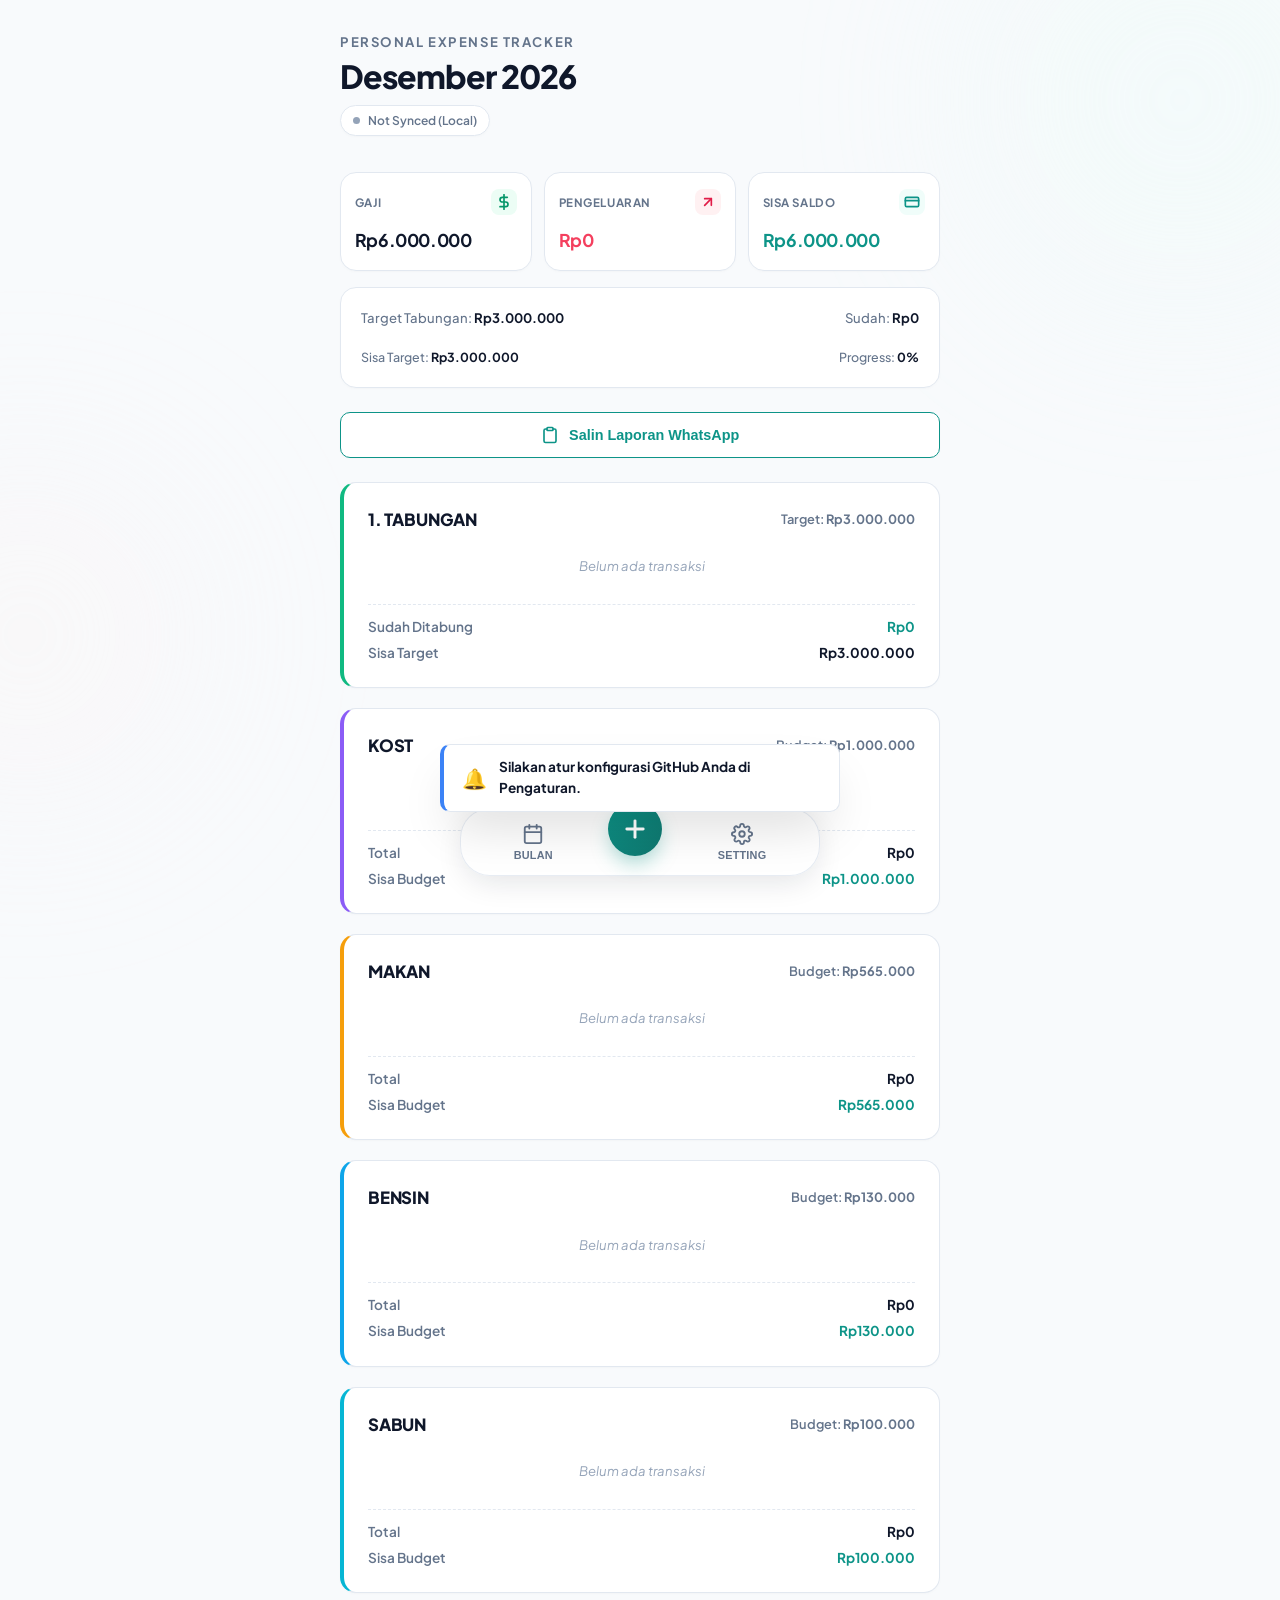
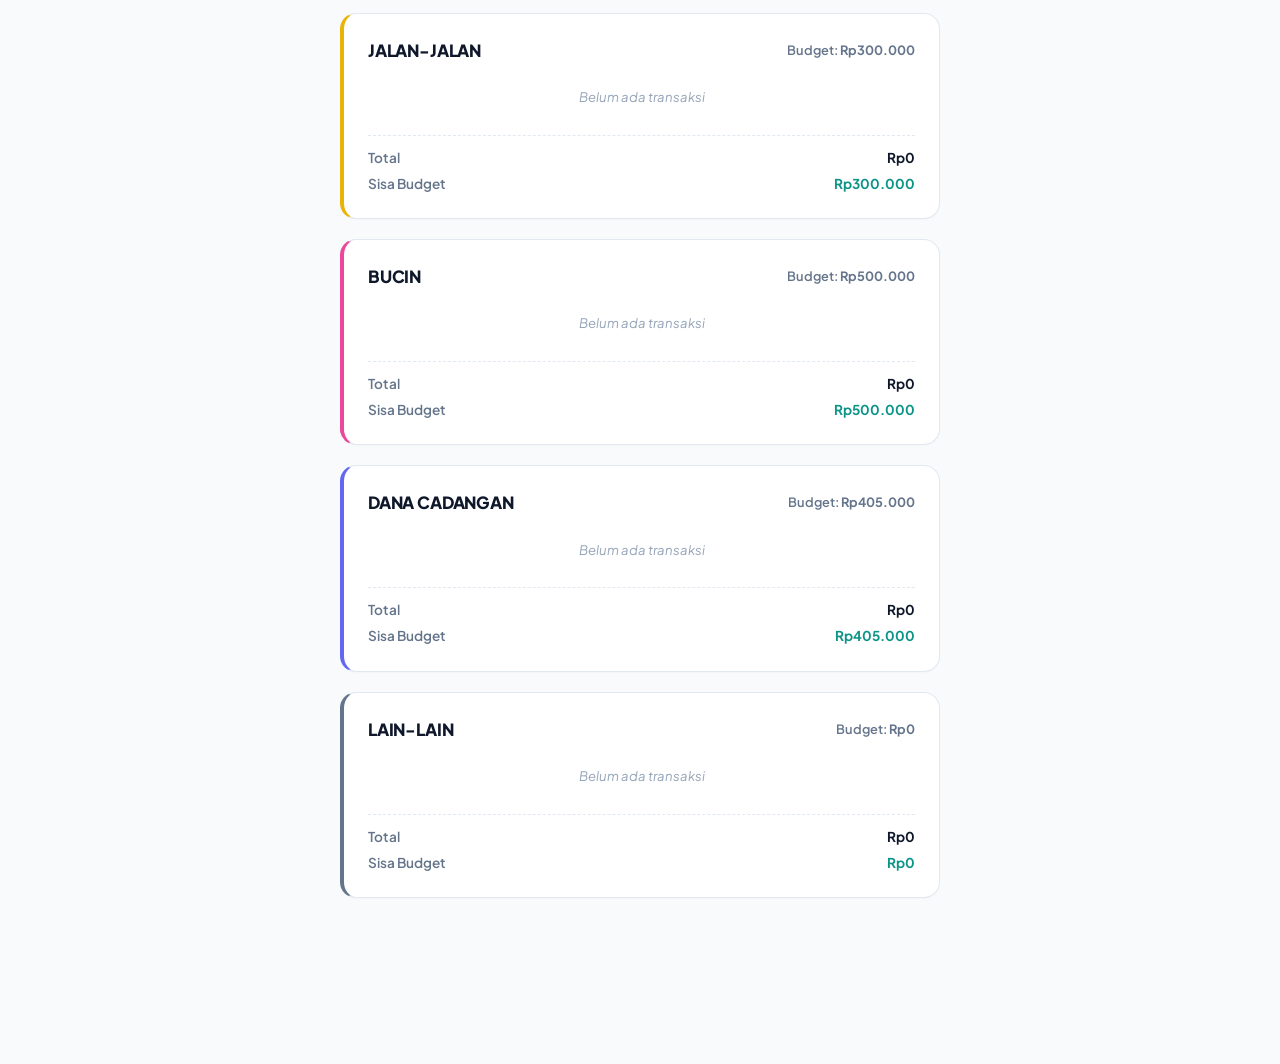
==== commit e40f18ad: "UI: Add dynamic IDR thousand separators formatting on input fields with cursor persistence" ====
--- a/index.html
+++ b/index.html
@@ -166,7 +166,7 @@
           <label for="tx-amount">Nominal (Rupiah)</label>
           <div class="input-prefix-wrapper">
             <span class="input-prefix-text">Rp</span>
-            <input type="number" id="tx-amount" placeholder="0" min="1" required class="form-input with-prefix">
+            <input type="text" id="tx-amount" placeholder="0" required class="form-input with-prefix">
           </div>
         </div>
         
@@ -229,7 +229,7 @@
           <label for="settings-salary">Gaji Bulanan (Rupiah)</label>
           <div class="input-prefix-wrapper">
             <span class="input-prefix-text">Rp</span>
-            <input type="number" id="settings-salary" min="0" required class="form-input with-prefix">
+            <input type="text" id="settings-salary" required class="form-input with-prefix">
           </div>
         </div>
         
--- a/style.css
+++ b/style.css
@@ -139,10 +139,18 @@
   gap: 0.35rem;
 }
 
+.header-greeting {
+  font-size: 0.85rem;
+  font-weight: 700;
+  color: var(--primary-color);
+  display: block;
+  margin-bottom: 0.1rem;
+}
+
 .header-titles h1 {
-  font-size: 0.85rem;
+  font-size: 0.82rem;
   text-transform: uppercase;
-  letter-spacing: 0.1em;
+  letter-spacing: 0.12em;
   color: var(--text-muted);
   font-weight: 700;
 }
@@ -361,8 +369,19 @@
   box-shadow: var(--shadow-premium);
 }
 
+/* Category-Specific Borders (Visual UX scan improvement) */
+.category-card.cat-tabungan { border-left: 4px solid #10b981; }
+.category-card.cat-kost { border-left: 4px solid #8b5cf6; }
+.category-card.cat-makan { border-left: 4px solid #f59e0b; }
+.category-card.cat-bensin { border-left: 4px solid #0ea5e9; }
+.category-card.cat-sabun { border-left: 4px solid #06b6d4; }
+.category-card.cat-jalanjalan { border-left: 4px solid #eab308; }
+.category-card.cat-bucin { border-left: 4px solid #ec4899; }
+.category-card.cat-cadangan { border-left: 4px solid #6366f1; }
+.category-card.cat-lainlain { border-left: 4px solid #64748b; }
+
 .category-card.over-budget {
-  border-left: 4px solid var(--danger-color);
+  border-left: 4px solid var(--danger-color) !important;
 }
 
 .card-header {
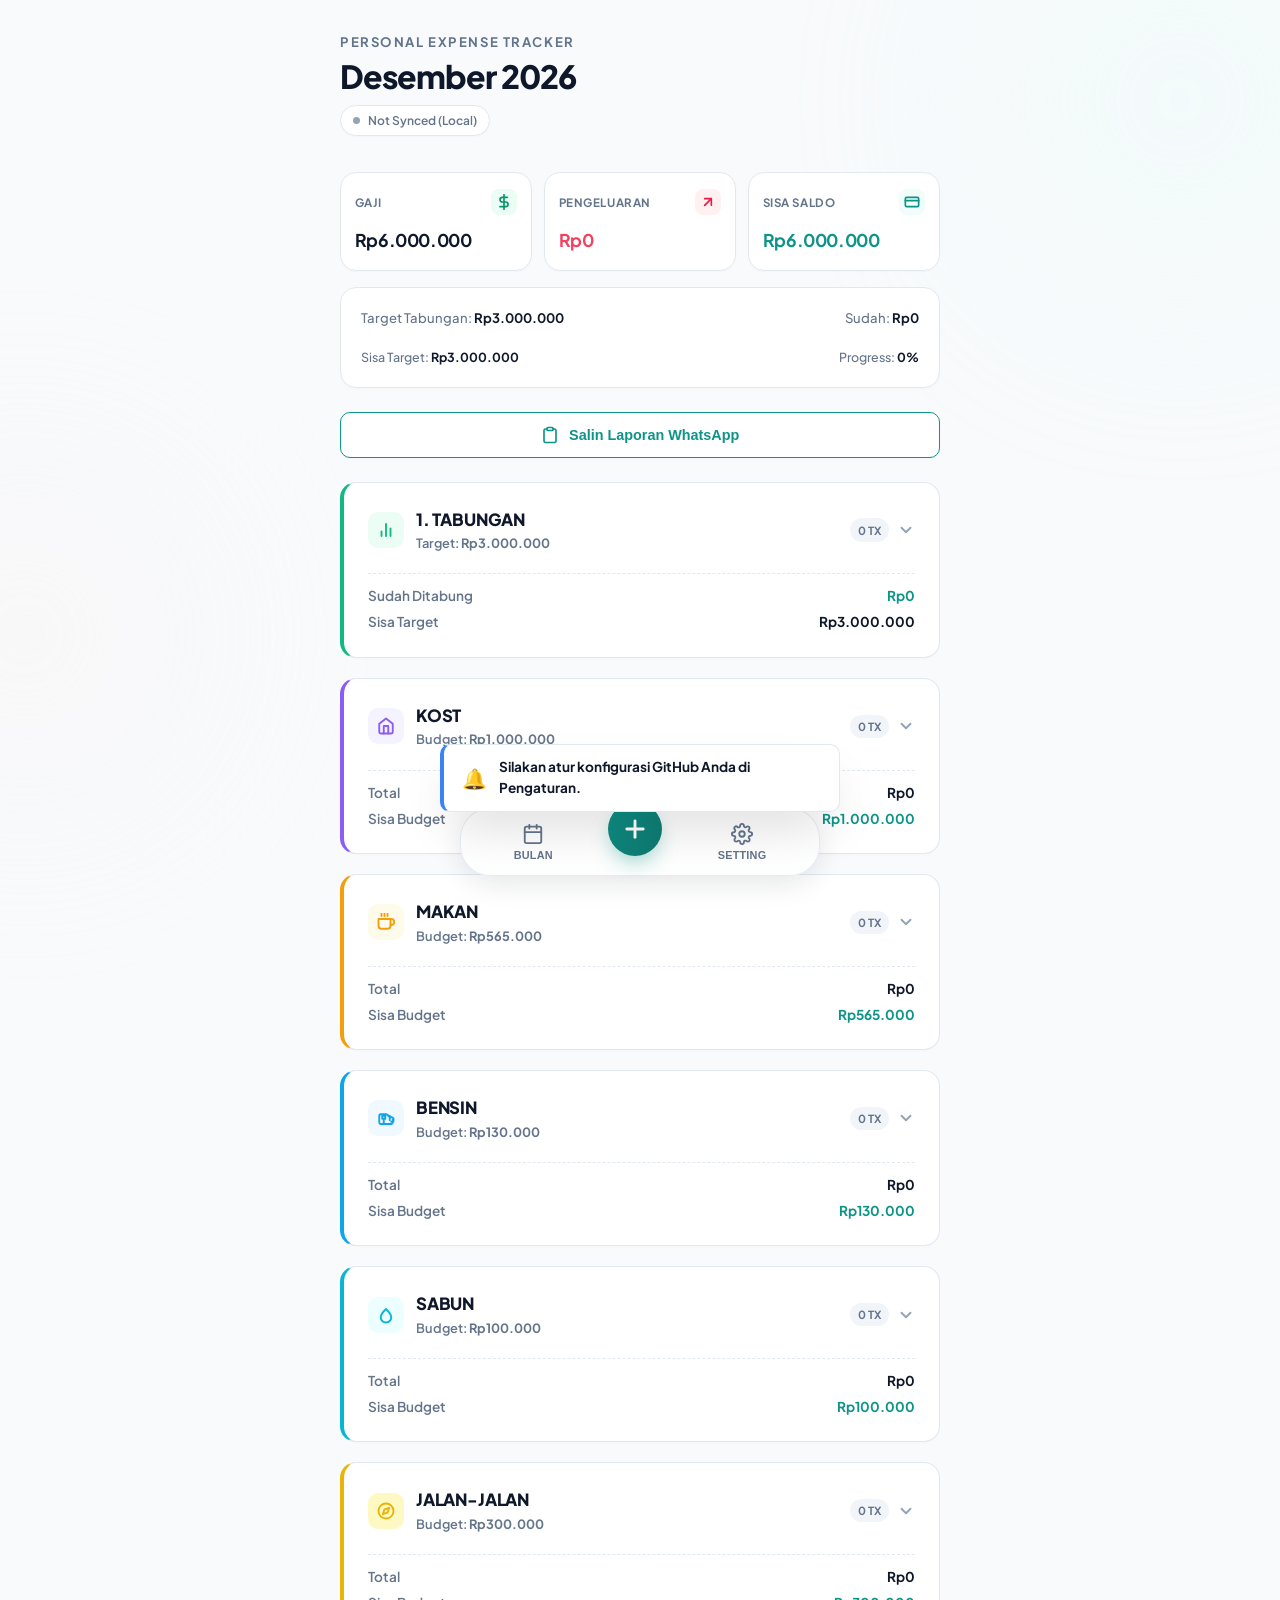
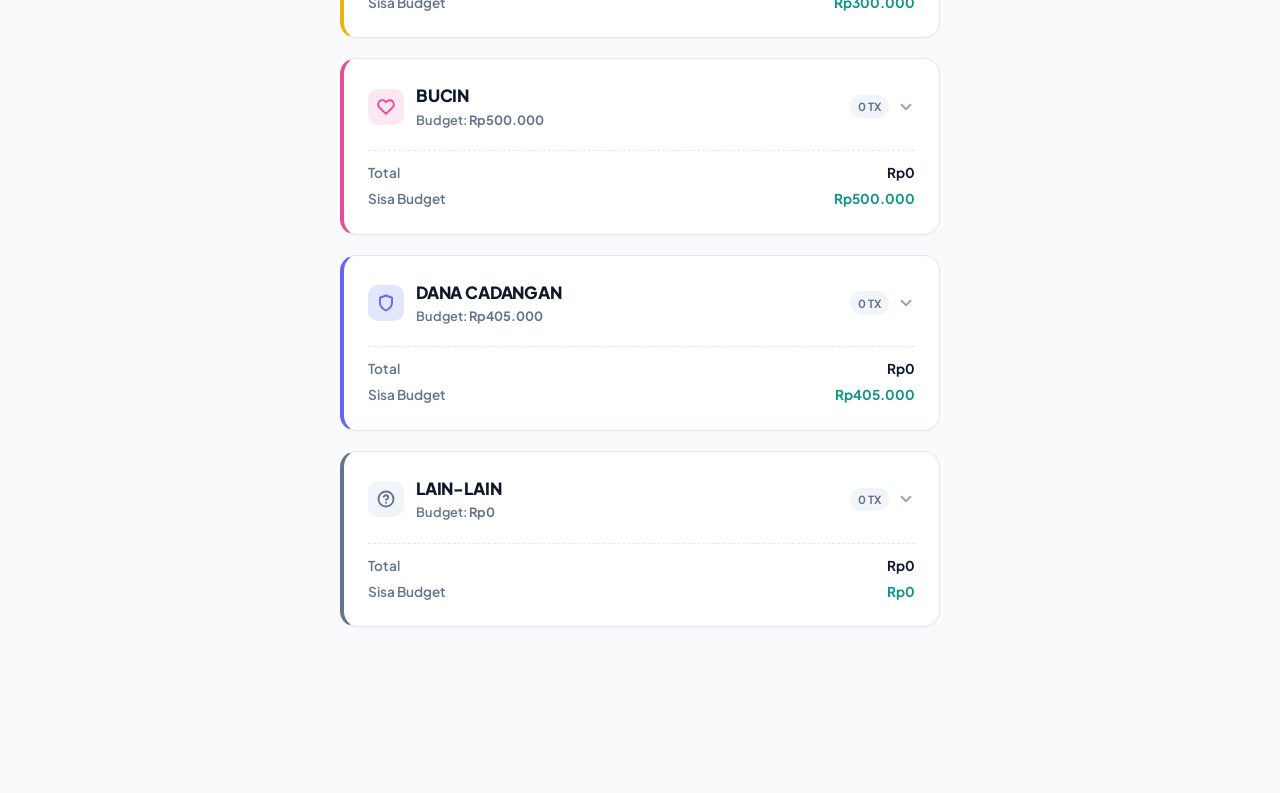
==== commit ae7698dc: "Fix: history month selector initialization and add cache-busters to static files in index.html" ====
--- a/index.html
+++ b/index.html
@@ -7,7 +7,7 @@
   <title>Personal Expense Tracker</title>
   
   <!-- CSS Stylesheet -->
-  <link rel="stylesheet" href="style.css">
+  <link rel="stylesheet" href="style.css?v=2">
   
   <!-- Google Fonts (Plus Jakarta Sans) -->
   <link rel="preconnect" href="https://fonts.googleapis.com">
@@ -279,6 +279,6 @@
   </div>
 
   <!-- JS Coordinator Entry Point -->
-  <script type="module" src="script.js"></script>
+  <script type="module" src="script.js?v=2"></script>
 </body>
 </html>
--- a/style.css
+++ b/style.css
@@ -384,12 +384,93 @@
   border-left: 4px solid var(--danger-color) !important;
 }
 
-.card-header {
+/* Card Header clickable button */
+.card-header-clickable {
   display: flex;
   justify-content: space-between;
   align-items: center;
+  width: 100%;
+  cursor: pointer;
+  user-select: none;
   margin-bottom: 0.5rem;
 }
+
+.header-info {
+  display: flex;
+  flex-direction: column;
+  gap: 0.15rem;
+}
+
+.header-action {
+  display: flex;
+  align-items: center;
+  gap: 0.5rem;
+}
+
+/* Badge showing transaction counts */
+.tx-count-badge {
+  font-size: 0.7rem;
+  font-weight: 700;
+  background-color: var(--bg-input);
+  color: var(--text-muted);
+  padding: 0.2rem 0.5rem;
+  border-radius: 99px;
+  text-transform: uppercase;
+}
+
+/* Chevron icon animation */
+.chevron-icon {
+  color: var(--text-light);
+  transition: transform var(--transition-normal);
+}
+
+.category-card.expanded .chevron-icon {
+  transform: rotate(180deg);
+  color: var(--primary-color);
+}
+
+/* Accordion Collapse Transition */
+.card-expandable-content {
+  max-height: 0;
+  overflow: hidden;
+  transition: max-height var(--transition-normal) ease-out;
+}
+
+.category-card.expanded .card-expandable-content {
+  max-height: 1200px; /* High enough value to support lists */
+}
+
+.card-expandable-inner {
+  overflow: hidden;
+  padding-top: 0.75rem;
+}
+
+.header-left-side {
+  display: flex;
+  align-items: center;
+  gap: 0.75rem;
+}
+
+.category-icon-wrapper {
+  width: 36px;
+  height: 36px;
+  border-radius: 10px;
+  display: flex;
+  align-items: center;
+  justify-content: center;
+  transition: all var(--transition-fast);
+}
+
+/* Category-specific icon wrapper backgrounds & text colors */
+.cat-tabungan .category-icon-wrapper { background-color: #ecfdf5; color: #10b981; }
+.cat-kost .category-icon-wrapper { background-color: #f5f3ff; color: #8b5cf6; }
+.cat-makan .category-icon-wrapper { background-color: #fffbeb; color: #f59e0b; }
+.cat-bensin .category-icon-wrapper { background-color: #f0f9ff; color: #0ea5e9; }
+.cat-sabun .category-icon-wrapper { background-color: #ecfeff; color: #06b6d4; }
+.cat-jalanjalan .category-icon-wrapper { background-color: #fef9c3; color: #eab308; }
+.cat-bucin .category-icon-wrapper { background-color: #fce7f3; color: #ec4899; }
+.cat-cadangan .category-icon-wrapper { background-color: #e0e7ff; color: #6366f1; }
+.cat-lainlain .category-icon-wrapper { background-color: #f1f5f9; color: #64748b; }
 
 .category-title {
   font-size: 1.05rem;
@@ -405,13 +486,14 @@
   color: var(--text-muted);
 }
 
-/* Transactions list block */
+/* Inset transaction list panel styling */
 .tx-list {
   display: flex;
   flex-direction: column;
-  margin-top: 0.5rem;
-  border-top: 1px solid #f1f5f9;
-  padding-top: 0.5rem;
+  background-color: var(--bg-app);
+  border-radius: 12px;
+  padding: 0.5rem;
+  border: 1px solid var(--border-color);
   gap: 0.25rem;
 }
 
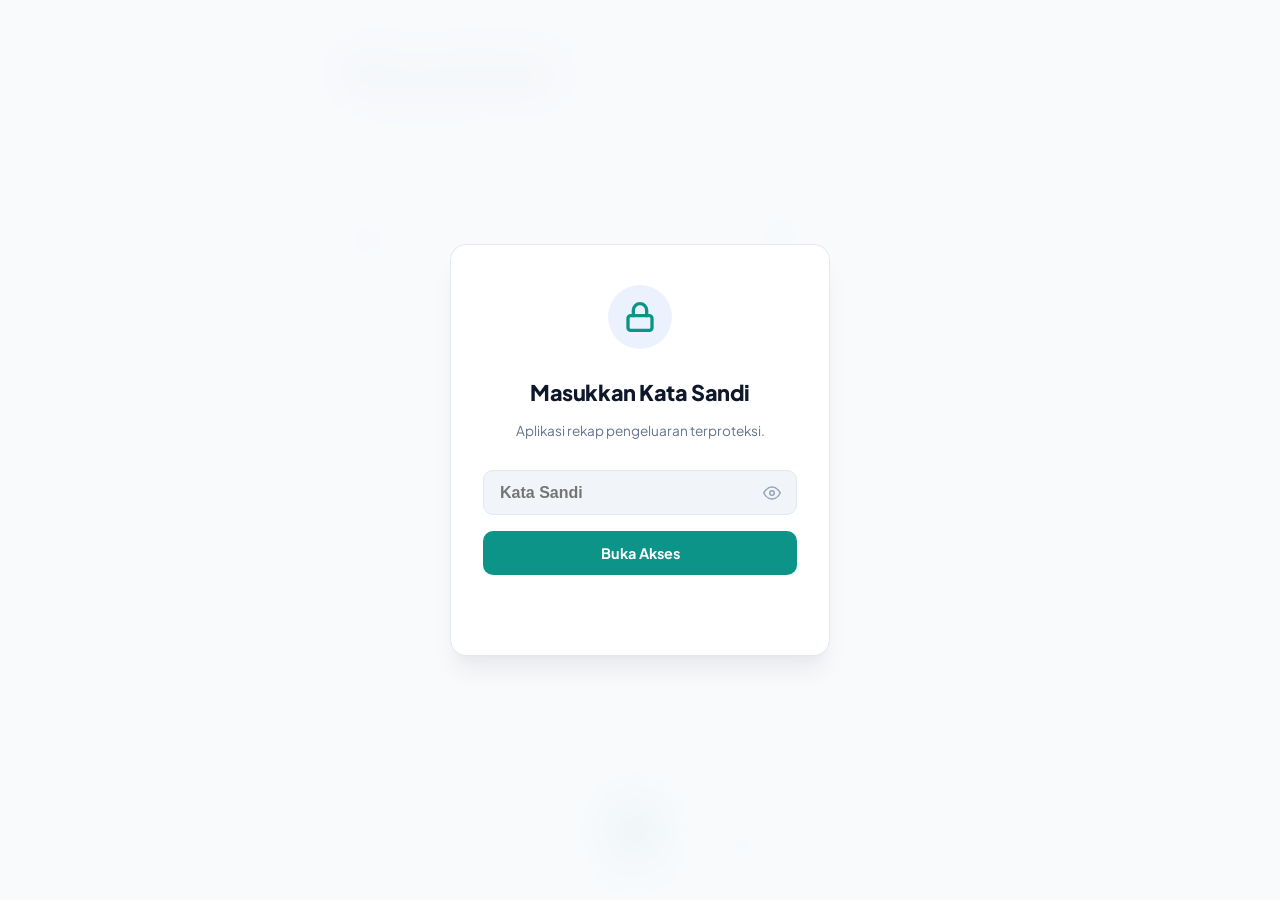
==== commit 1236c480: "frist commit" ====
--- a/index.html
+++ b/index.html
@@ -278,6 +278,33 @@
     </div>
   </div>
 
+  <!-- LOCK SCREEN OVERLAY -->
+  <div id="lock-screen" class="lock-screen-overlay">
+    <div class="lock-card">
+      <div class="lock-icon-wrapper">
+        <svg viewBox="0 0 24 24" width="32" height="32" fill="none" stroke="currentColor" stroke-width="2.5" stroke-linecap="round" stroke-linejoin="round">
+          <rect x="3" y="11" width="18" height="11" rx="2" ry="2"></rect>
+          <path d="M7 11V7a5 5 0 0 1 10 0v4"></path>
+        </svg>
+      </div>
+      <h2>Masukkan Kata Sandi</h2>
+      <p class="lock-subtitle">Aplikasi rekap pengeluaran terproteksi.</p>
+      <form id="lock-form" class="lock-form">
+        <div class="lock-input-group">
+          <input type="password" id="lock-password" placeholder="Kata Sandi" required autocomplete="current-password">
+          <button type="button" id="btn-toggle-lock-pwd" class="btn-toggle-pwd" title="Lihat Sandi">
+            <svg viewBox="0 0 24 24" width="18" height="18" fill="none" stroke="currentColor" stroke-width="2" stroke-linecap="round" stroke-linejoin="round">
+              <path d="M1 12s4-8 11-8 11 8 11 8-4 8-11 8-11-8-11-8z"></path>
+              <circle cx="12" cy="12" r="3"></circle>
+            </svg>
+          </button>
+        </div>
+        <button type="submit" class="btn btn-primary btn-lock-submit">Buka Akses</button>
+      </form>
+      <div id="lock-error-msg" class="lock-error"></div>
+    </div>
+  </div>
+
   <!-- JS Coordinator Entry Point -->
   <script type="module" src="script.js?v=2"></script>
 </body>
--- a/style.css
+++ b/style.css
@@ -353,35 +353,42 @@
 /* ==========================================================================
    CATEGORY CARDS & TRANSACTION LISTS
    ========================================================================== */
+/* Unified Categories List Card Container */
+#categories-container {
+  background-color: var(--bg-card);
+  border-radius: 24px;
+  border: 1px solid var(--border-color);
+  box-shadow: var(--shadow-thin);
+  padding: 0.5rem 1.5rem;
+  overflow: hidden;
+  display: flex;
+  flex-direction: column;
+}
+
+/* Category sleek row layout (replacing bulky individual cards) */
 .category-card {
-  background-color: var(--bg-card);
-  border-radius: var(--radius-card);
-  box-shadow: var(--shadow-thin);
-  border: 1px solid var(--border-color);
-  padding: 1.5rem;
-  margin-bottom: 1.25rem;
-  display: flex;
-  flex-direction: column;
-  transition: transform var(--transition-fast), box-shadow var(--transition-normal);
-}
-
-.category-card:hover {
-  box-shadow: var(--shadow-premium);
-}
-
-/* Category-Specific Borders (Visual UX scan improvement) */
-.category-card.cat-tabungan { border-left: 4px solid #10b981; }
-.category-card.cat-kost { border-left: 4px solid #8b5cf6; }
-.category-card.cat-makan { border-left: 4px solid #f59e0b; }
-.category-card.cat-bensin { border-left: 4px solid #0ea5e9; }
-.category-card.cat-sabun { border-left: 4px solid #06b6d4; }
-.category-card.cat-jalanjalan { border-left: 4px solid #eab308; }
-.category-card.cat-bucin { border-left: 4px solid #ec4899; }
-.category-card.cat-cadangan { border-left: 4px solid #6366f1; }
-.category-card.cat-lainlain { border-left: 4px solid #64748b; }
-
-.category-card.over-budget {
-  border-left: 4px solid var(--danger-color) !important;
+  background: transparent !important;
+  border: none !important;
+  border-radius: 0 !important;
+  box-shadow: none !important;
+  padding: 1.25rem 0 !important;
+  margin-bottom: 0 !important;
+  border-bottom: 1px solid var(--border-color) !important;
+  display: flex;
+  flex-direction: column;
+  transition: all var(--transition-fast);
+}
+
+.category-card:last-child {
+  border-bottom: none !important;
+}
+
+.category-card.over-budget .category-title {
+  color: var(--danger-color);
+}
+.category-card.over-budget .category-icon-wrapper {
+  background-color: #fef2f2;
+  color: var(--danger-color);
 }
 
 /* Card Header clickable button */
@@ -562,20 +569,27 @@
 
 /* Card footer details */
 .card-footer {
-  border-top: 1px dashed var(--border-color);
   margin-top: 0.75rem;
-  padding-top: 0.75rem;
-  display: flex;
-  flex-direction: column;
+  display: flex;
+  justify-content: space-between;
+  align-items: center;
+  gap: 1rem;
+}
+
+.footer-row {
+  display: flex;
+  align-items: center;
   gap: 0.35rem;
-}
-
-.footer-row {
-  display: flex;
-  justify-content: space-between;
-  font-size: 0.85rem;
+  font-size: 0.78rem;
   font-weight: 600;
   color: var(--text-muted);
+}
+
+.footer-row span:first-child {
+  color: var(--text-light);
+  text-transform: uppercase;
+  font-size: 0.7rem;
+  letter-spacing: 0.02em;
 }
 
 .footer-row .val {
@@ -1129,3 +1143,153 @@
     font-size: 0.65rem;
   }
 }
+
+/* ==========================================================================
+   LOCK SCREEN OVERLAY
+   ========================================================================== */
+.lock-screen-overlay {
+  position: fixed;
+  top: 0;
+  left: 0;
+  width: 100%;
+  height: 100%;
+  background-color: rgba(248, 250, 252, 0.95); /* soft slate bg */
+  backdrop-filter: blur(20px);
+  display: flex;
+  justify-content: center;
+  align-items: center;
+  z-index: 10000;
+  opacity: 0;
+  visibility: hidden;
+  transition: opacity 0.4s ease, visibility 0.4s ease;
+}
+
+@media (prefers-color-scheme: dark) {
+  .lock-screen-overlay {
+    background-color: rgba(15, 23, 42, 0.96);
+  }
+}
+
+.lock-screen-overlay.active {
+  opacity: 1;
+  visibility: visible;
+}
+
+.lock-card {
+  background-color: var(--bg-card);
+  border: 1px solid var(--border-color);
+  border-radius: var(--radius-card);
+  box-shadow: var(--shadow-premium);
+  padding: 2.5rem 2rem;
+  width: 100%;
+  max-width: 380px;
+  text-align: center;
+  display: flex;
+  flex-direction: column;
+  align-items: center;
+  gap: 1.25rem;
+  animation: lockCardPop 0.4s cubic-bezier(0.34, 1.56, 0.64, 1);
+}
+
+@keyframes lockCardPop {
+  0% { transform: scale(0.9) translateY(10px); opacity: 0; }
+  100% { transform: scale(1) translateY(0); opacity: 1; }
+}
+
+.lock-icon-wrapper {
+  width: 64px;
+  height: 64px;
+  background-color: rgba(59, 130, 246, 0.1);
+  color: var(--primary-color);
+  border-radius: 99px;
+  display: flex;
+  align-items: center;
+  justify-content: center;
+  margin-bottom: 0.5rem;
+}
+
+.lock-card h2 {
+  font-size: 1.35rem;
+  font-weight: 800;
+  color: var(--text-main);
+  margin: 0;
+}
+
+.lock-subtitle {
+  font-size: 0.85rem;
+  color: var(--text-muted);
+  margin: -0.5rem 0 0.5rem 0;
+}
+
+.lock-form {
+  width: 100%;
+  display: flex;
+  flex-direction: column;
+  gap: 1rem;
+}
+
+.lock-input-group {
+  position: relative;
+  width: 100%;
+}
+
+.lock-input-group input {
+  width: 100%;
+  background-color: var(--bg-input);
+  border: 1.5px solid var(--border-color);
+  border-radius: var(--radius-input);
+  padding: 0.8rem 2.8rem 0.8rem 1rem;
+  font-size: 1rem;
+  font-weight: 600;
+  color: var(--text-main);
+  transition: border-color var(--transition-fast), box-shadow var(--transition-fast);
+  outline: none;
+}
+
+.lock-input-group input:focus {
+  border-color: var(--primary-color);
+  box-shadow: 0 0 0 3px rgba(59, 130, 246, 0.15);
+}
+
+.btn-toggle-pwd {
+  position: absolute;
+  right: 1rem;
+  top: 50%;
+  transform: translateY(-50%);
+  background: none;
+  border: none;
+  color: var(--text-light);
+  cursor: pointer;
+  padding: 0;
+  display: flex;
+  align-items: center;
+}
+
+.btn-toggle-pwd:hover {
+  color: var(--text-muted);
+}
+
+.btn-lock-submit {
+  width: 100%;
+  padding: 0.8rem !important;
+  font-weight: 700 !important;
+}
+
+/* Shake animation for incorrect password */
+.lock-card.shake {
+  animation: lockShake 0.4s ease;
+}
+
+@keyframes lockShake {
+  0%, 100% { transform: translateX(0); }
+  20%, 60% { transform: translateX(-8px); }
+  40%, 80% { transform: translateX(8px); }
+}
+
+.lock-error {
+  font-size: 0.82rem;
+  color: var(--danger-color);
+  font-weight: 600;
+  min-height: 1.25rem;
+}
+
